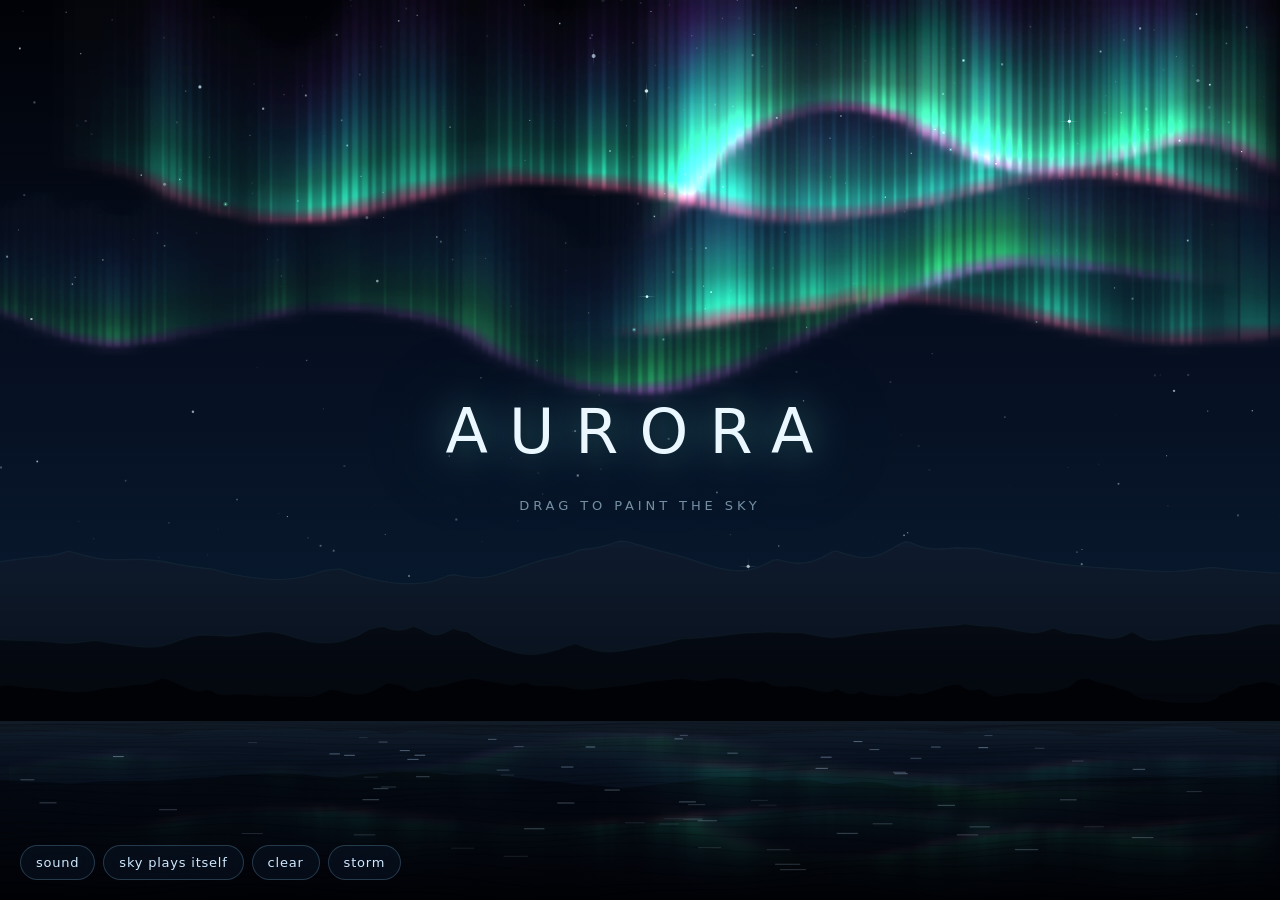
==== aurora/index.html @ acf60cfd "feat: add AI Playground gallery and first two explorations - add gallery page with project cards, ac" ====
<!doctype html>
<html lang="en">
<head>
<meta charset="utf-8">
<meta name="viewport" content="width=device-width, initial-scale=1">
<title>Aurora Instrument</title>
<style>
  :root { color-scheme: dark; }
  * { box-sizing: border-box; }
  html, body { margin: 0; height: 100%; overflow: hidden; background: #03040a; }
  body { font: 400 13px/1.5 ui-sans-serif, system-ui, -apple-system, "Segoe UI", sans-serif; }
  /* dvh, because iOS Safari's 100vh is the toolbar-collapsed height: the canvas would be
     taller than the visible area, stretching the scene and pushing the hud off screen. */
  canvas { display: block; width: 100vw; height: 100vh; touch-action: none; cursor: crosshair; }
  @supports (height: 100dvh) { canvas { height: 100dvh; } }

  .hud {
    position: fixed; z-index: 5;
    left: max(20px, env(safe-area-inset-left));
    bottom: max(20px, env(safe-area-inset-bottom));
    right: max(20px, env(safe-area-inset-right));
    display: flex; gap: 8px; align-items: center; flex-wrap: wrap;
    transition: opacity .8s ease;
  }
  /* Dim enough to recede, not so dim you have to hunt for it. */
  .hud.dim { opacity: .34; }
  button {
    font: inherit; letter-spacing: .06em; text-transform: lowercase;
    color: #cfe9ff; background: rgba(10, 22, 40, .5);
    border: 1px solid rgba(150, 220, 255, .22); border-radius: 999px;
    padding: 7px 15px; cursor: pointer;
    backdrop-filter: blur(10px); -webkit-backdrop-filter: blur(10px);
    transition: background .2s, border-color .2s, color .2s, transform .1s;
  }
  button:hover { background: rgba(30, 70, 110, .6); border-color: rgba(180, 240, 255, .5); color: #fff; }
  button:active { transform: translateY(1px); }
  button[aria-pressed="false"] { color: rgba(180, 210, 235, .45); border-color: rgba(120, 170, 200, .12); }

  /* A finger needs a bigger target than a cursor does. */
  @media (hover: none) {
    button { padding: 12px 18px; }
  }

  .title {
    position: fixed; inset: 0; z-index: 4; display: grid; place-content: center;
    text-align: center; pointer-events: none;
    transition: opacity 1.6s ease 1s;
  }
  .title h1 {
    margin: 0; font-weight: 200; font-size: clamp(28px, 6vw, 62px);
    letter-spacing: .34em; text-transform: uppercase;
    color: #eaf7ff; text-shadow: 0 0 42px rgba(120, 255, 220, .5), 0 0 100px rgba(90, 160, 255, .35);
  }
  .title p {
    margin: 1.4em 0 0; font-size: 13px; letter-spacing: .3em; text-transform: uppercase;
    color: rgba(190, 225, 245, .6);
  }
  .title.gone { opacity: 0; }
</style>
<!-- icons -->
<link rel="icon" href="../favicon.ico?v=5527d947" sizes="32x32">
<link rel="icon" href="../favicon.svg?v=9356d9ef" type="image/svg+xml">
<link rel="apple-touch-icon" href="../apple-touch-icon.png?v=b6b447d3">
<link rel="manifest" href="../site.webmanifest?v=02307423">
<!-- /icons -->
</head>
<body>
<canvas id="sky"></canvas>

<div class="title" id="title">
  <h1>Aurora</h1>
  <p>drag to paint the sky</p>
</div>

<div class="hud" id="hud">
  <button id="btn-sound" aria-pressed="true">sound</button>
  <button id="btn-auto" aria-pressed="true">sky plays itself</button>
  <button id="btn-clear">clear</button>
  <button id="btn-storm">storm</button>
</div>

<script>
(() => {
'use strict';

/* ---------------------------------------------------------------- utilities */

const TAU = Math.PI * 2;
const clamp = (v, a, b) => v < a ? a : v > b ? b : v;
const lerp = (a, b, t) => a + (b - a) * t;
const smooth = t => t * t * (3 - 2 * t);
const rand = (a, b) => a + Math.random() * (b - a);
const pick = arr => arr[(Math.random() * arr.length) | 0];

/** Deterministic value noise, smooth in 1D. Cheap enough to call per column per frame. */
function makeNoise(seed) {
  const size = 512;
  const table = new Float32Array(size);
  let s = seed >>> 0;
  for (let i = 0; i < size; i++) {
    s = (s * 1664525 + 1013904223) >>> 0;
    table[i] = s / 4294967296;
  }
  const at = i => table[((i % size) + size) % size];
  const base = x => {
    const i = Math.floor(x);
    return lerp(at(i), at(i + 1), smooth(x - i));
  };
  return (x, octaves = 3) => {
    let sum = 0, amp = 1, norm = 0, f = 1;
    for (let o = 0; o < octaves; o++) {
      sum += base(x * f + o * 37.7) * amp;
      norm += amp;
      amp *= 0.5;
      f *= 2.13;
    }
    return sum / norm;
  };
}

const noise = makeNoise(20260728);
const ridgeNoise = makeNoise(777);

/* -------------------------------------------------------------------- sound */

/** Pentatonic chime voice + slow pad, through a generated reverb and a shimmer delay. */
const Sound = (() => {
  const SCALE = [];
  for (let oct = -1; oct <= 2; oct++) {
    for (const f of [277.18, 329.63, 369.99, 415.30, 493.88]) SCALE.push(f * Math.pow(2, oct));
  }
  SCALE.sort((a, b) => a - b);

  let ac = null, master, dry, verbIn, padGain, padTarget = 0, ready = false;
  let enabled = true;

  // The pad's oscillators run for the life of the context, so gain alone never releases
  // the audio device and the tab keeps claiming audio over silence.
  //
  // Deciding when to suspend on a timer means guessing the worst-case tail: note
  // envelope, plus a 3.4s reverb, plus delay feedback. Guessing generously is what made
  // the indicator linger. An analyser on the master bus measures what is actually
  // leaving it, so the device goes back as soon as the output is inaudible, and never
  // mid-tail. QUIET_PEAK is about -56 dBFS.
  const MASTER_GAIN = 0.9;
  const QUIET_PEAK = 0.0015;
  const QUIET_HOLD = 0.6;
  // A chime is audibly over inside a second, so waiting longer than this to drop the
  // drone just leaves the tab's indicator lit over nothing.
  const IDLE_AFTER = 3;

  let lastNoteAt = -1e9, analyser = null, scope = null, quietSince = null, lastPeak = 0;
  let unlocked = false;

  /** The one way the device is woken. The quiet clock has to restart with it: currentTime
   *  freezes while suspended, so a carried-over quietSince still reads as "quiet for
   *  longer than QUIET_HOLD" and the first silent frame after resume suspends again. */
  function wake() {
    if (!ready) return;
    quietSince = null;
    if (ac.state === 'suspended') ac.resume().catch(() => {});
  }

  function impulseResponse(seconds) {
    const rate = ac.sampleRate;
    const len = (rate * seconds) | 0;
    const buf = ac.createBuffer(2, len, rate);
    // Decay by repeated multiplication rather than a Math.pow per sample. Same curve to
    // within a hair, a fraction of the cost, and this is a quarter of a million samples of
    // main-thread work standing between a gesture and the first chime.
    const k = Math.pow(1e-3, 1 / len);
    for (let ch = 0; ch < 2; ch++) {
      const data = buf.getChannelData(ch);
      let env = 1;
      for (let i = 0; i < len; i++) {
        data[i] = (Math.random() * 2 - 1) * env;
        env *= k;
      }
    }
    return buf;
  }

  function boot() {
    if (ready) return;
    const AC = window.AudioContext || window.webkitAudioContext;
    if (!AC) { enabled = false; return; }
    ac = new AC();
    ready = true;

    master = ac.createGain();
    master.gain.value = MASTER_GAIN;
    master.connect(ac.destination);

    // Post-gain, so muting reads as silence here too.
    analyser = ac.createAnalyser();
    analyser.fftSize = 256;
    scope = new Float32Array(analyser.fftSize);
    master.connect(analyser);

    const verb = ac.createConvolver();
    verb.buffer = impulseResponse(2.6);
    const verbWet = ac.createGain();
    verbWet.gain.value = 0.85;
    verbIn = ac.createGain();
    verbIn.connect(verb); verb.connect(verbWet); verbWet.connect(master);

    const delay = ac.createDelay(1);
    delay.delayTime.value = 0.29;
    const fb = ac.createGain(); fb.gain.value = 0.36;
    const wet = ac.createGain(); wet.gain.value = 0.3;
    const tone = ac.createBiquadFilter();
    tone.type = 'lowpass'; tone.frequency.value = 2600;
    delay.connect(fb); fb.connect(tone); tone.connect(delay);
    delay.connect(wet); wet.connect(master);

    dry = ac.createGain();
    dry.gain.value = 0.55;
    dry.connect(master);
    dry.connect(delay);
    dry.connect(verbIn);

    // Ambient pad: a hollow fifth that swells with how much aurora is on screen.
    padGain = ac.createGain();
    padGain.gain.value = 0;
    const padFilter = ac.createBiquadFilter();
    padFilter.type = 'lowpass';
    padFilter.frequency.value = 620;
    padGain.connect(padFilter);
    padFilter.connect(master);
    padFilter.connect(verbIn);
    for (const [f, g, det] of [[69.3, 0.5, 0], [103.8, 0.32, 4], [138.6, 0.2, -6], [207.7, 0.1, 3]]) {
      const o = ac.createOscillator();
      o.type = 'sine';
      o.frequency.value = f;
      o.detune.value = det;
      const vg = ac.createGain();
      vg.gain.value = g;
      // Slow amplitude drift so the pad never sits perfectly still.
      const lfo = ac.createOscillator();
      lfo.frequency.value = 0.03 + Math.random() * 0.05;
      const lfoAmt = ac.createGain();
      lfoAmt.gain.value = g * 0.45;
      lfo.connect(lfoAmt); lfoAmt.connect(vg.gain);
      o.connect(vg); vg.connect(padGain);
      o.start(); lfo.start();
    }
  }

  return {
    get enabled() { return enabled; },
    get state() { return ready ? ac.state : 'none'; },
    get level() { return ready && ac.state === 'running' ? lastPeak : 0; },
    toggle() {
      enabled = !enabled;
      if (enabled) boot();
      if (ready) {
        // Fast enough that mute feels immediate, slow enough not to click.
        master.gain.setTargetAtTime(enabled ? MASTER_GAIN : 0, ac.currentTime, enabled ? 0.15 : 0.06);
        // Muting needs no special case: the analyser sees the ramp reach silence.
        if (enabled) wake();
      }
      return enabled;
    },
    /** Builds the graph ahead of any interaction. A context created without a gesture stays
     *  suspended and opens no device, so this costs nothing but takes the impulse response
     *  and the convolver's setup off the critical path: constructed inside the gesture
     *  instead, they sit between the swipe and its first chime. */
    prepare() { boot(); },
    /** Called from a real input handler. Until then the sky plays silently: a browser keeps
     *  the context suspended without a gesture, and a suspended context has a frozen
     *  currentTime, so every note the self-playing sky schedules meanwhile lands at the same
     *  instant and fires together the moment the device comes back. */
    unlock() {
      unlocked = true;
      boot();
      wake();
    },
    /** height01: 0 at the horizon, 1 at the top of the sky. */
    note(height01, velocity = 1) {
      // Before a gesture, dropping the note is the point: a device that cannot run has a
      // frozen clock, so everything scheduled against it lands at one instant and fires
      // together later. After a gesture a resume is done or in flight, currentTime is
      // about to advance, and scheduling is safe. Waiting for state to reach 'running'
      // instead loses every note of a short first drag.
      if (!enabled || !unlocked) return;
      boot();
      if (!ready) return;
      wake();

      const idx = clamp(Math.round(height01 * (SCALE.length - 1)), 0, SCALE.length - 1);
      const freq = SCALE[idx];
      const t = ac.currentTime + 0.005;
      const dur = lerp(2.6, 5.2, 1 - height01);
      lastNoteAt = ac.currentTime;
      quietSince = null;

      const g = ac.createGain();
      g.gain.setValueAtTime(0, t);
      g.gain.linearRampToValueAtTime(0.16 * velocity, t + 0.03);
      g.gain.exponentialRampToValueAtTime(0.0001, t + dur);
      g.connect(dry);

      // Two detuned triangles for body, a quiet sine partial for the glassy top.
      let last = null;
      for (const [type, mult, gain, det] of [['triangle', 1, 1, -5], ['triangle', 1, 0.7, 6], ['sine', 2.99, 0.16, 0]]) {
        const o = ac.createOscillator();
        o.type = type;
        o.frequency.value = freq * mult;
        o.detune.value = det;
        const vg = ac.createGain();
        vg.gain.value = gain;
        o.connect(vg); vg.connect(g);
        o.start(t);
        o.stop(t + dur + 0.1);
        last = o;
      }
      // Notes fire up to ten a second while drawing, so each voice unhooks itself from
      // the graph once it has finished rather than relying on the engine to reclaim it.
      last.onended = () => g.disconnect();
    },
    /** Called every frame, which makes it the natural place to poll the output level.
     *  expectMore says more sound is on its way, so an idle sky keeps its drone while
     *  the sky is playing itself and drops it once nobody is playing. */
    setPad(amount, expectMore) {
      padTarget = clamp(amount, 0, 1);
      if (!ready) return;

      const idle = !expectMore && ac.currentTime - lastNoteAt > IDLE_AFTER;
      const target = enabled && !idle ? padTarget * 0.05 : 0;
      // Faster release than swell, so going quiet does not itself take several seconds.
      padGain.gain.setTargetAtTime(target, ac.currentTime, target > 0 ? 1.5 : 0.35);

      if (ac.state !== 'running') {
        if (target > 0 && unlocked) wake();
        return;
      }

      analyser.getFloatTimeDomainData(scope);
      let peak = 0;
      for (let i = 0; i < scope.length; i++) {
        const v = Math.abs(scope[i]);
        if (v > peak) peak = v;
      }
      lastPeak = peak;
      if (peak > QUIET_PEAK) {
        quietSince = null;
      } else if (quietSince === null) {
        quietSince = ac.currentTime;
      } else if (ac.currentTime - quietSince > QUIET_HOLD) {
        ac.suspend();
      }
    }
  };
})();

/* -------------------------------------------------------------------- stage */

const canvas = document.getElementById('sky');
// Every frame repaints the whole canvas with opaque fills and nothing clears it, so the
// compositor can skip blending a full-screen alpha layer.
const ctx = canvas.getContext('2d', { alpha: false });

// The aurora renders into its own buffer at aurScale of CSS size: cheaper, and the upscale
// gives it a natural softness. See AUR_MAX below for why the scale is not a fixed ratio.
const aur = document.createElement('canvas');
const actx = aur.getContext('2d');

// A much coarser copy of the aurora, upscaled back as the bloom and reused by the lake.
// Downsampling and resampling is the cheap blur.
const glow = document.createElement('canvas');
const gctx = glow.getContext('2d');

// The aurora buffer is upscaled and diffuse either way, so its width is capped rather than
// tied to the window: curtain fill rate is the frame's dominant cost, and at a fixed
// fraction of the window it grows with window size. Half of CSS width below 1920, capped
// there above it.
const AUR_MAX = 960;

let W = 0, H = 0, dpr = 1, horizon = 0, aurScale = 0.5, glowScale = 0.25;
let stars = [], ridges = [], skyGradient = null, waterGradient = null;
let ridgeBake = null, reflBake = null;

function resize() {
  W = window.innerWidth;
  H = window.innerHeight;
  dpr = Math.min(window.devicePixelRatio || 1, 2);
  canvas.width = Math.round(W * dpr);
  canvas.height = Math.round(H * dpr);
  ctx.setTransform(dpr, 0, 0, dpr, 0, 0);

  aurScale = Math.min(0.5, AUR_MAX / W);
  // A quarter of the aurora buffer: the halo's softness is this upscale, so it has to be
  // coarse enough to blur on its own now that the glow is no longer stretched.
  glowScale = aurScale * 0.25;
  aur.width = Math.max(2, Math.round(W * aurScale));
  aur.height = Math.max(2, Math.round(H * aurScale));
  glow.width = Math.max(2, Math.round(W * glowScale));
  glow.height = Math.max(2, Math.round(H * glowScale));

  horizon = Math.round(H * 0.80);

  skyGradient = ctx.createLinearGradient(0, 0, 0, horizon);
  skyGradient.addColorStop(0, '#010207');
  skyGradient.addColorStop(0.45, '#050e1f');
  skyGradient.addColorStop(0.82, '#08182c');
  skyGradient.addColorStop(1, '#0c2135');

  waterGradient = ctx.createLinearGradient(0, horizon, 0, H);
  waterGradient.addColorStop(0, 'rgba(5, 14, 28, 0.22)');
  waterGradient.addColorStop(0.3, 'rgba(3, 9, 20, 0.52)');
  waterGradient.addColorStop(0.7, 'rgba(2, 5, 12, 0.80)');
  waterGradient.addColorStop(1, 'rgba(0, 1, 4, 0.94)');

  buildStars();
  buildRidges();
  bakeRidges();
}

function makeStar() {
  const bright = Math.random() < 0.05;
  return {
    x: Math.random(),
    y: Math.pow(Math.random(), 1.4),
    r: bright ? rand(1.2, 2.1) : rand(0.35, 1.05),
    base: bright ? rand(0.75, 1) : rand(0.2, 0.7),
    phase: Math.random() * TAU,
    speed: rand(0.4, 2.2),
    bright,
    hue: pick([205, 200, 45, 220, 190])
  };
}

/** Stars are stored normalized, so a resize only changes how many there are. Rebuilding
 *  the array instead would reshuffle the whole sky on every frame of a window drag, while
 *  the ridges right below are deliberately seeded to stay put. */
function buildStars() {
  const count = clamp(Math.round(W * H / 3400), 160, 700);
  while (stars.length > count) stars.pop();
  while (stars.length < count) stars.push(makeStar());
}

/** Ridged multifractal noise, seeded, so the mountains stay the same mountains across resizes.
 *  Folding the noise around its midpoint is what turns smooth dunes into peaks. */
function buildRidges() {
  ridges = [];
  // Every crest sits above the waterline; the fill stops there, not at the page bottom.
  // Distant layers are lighter: cheap atmospheric perspective.
  const layers = [
    { top: 0.700, amp: 0.105, fill: '#101e33', glow: 0.40, seed: 3.1, freq: 3.2 },
    { top: 0.755, amp: 0.072, fill: '#070f1c', glow: 0.22, seed: 8.7, freq: 5.1 },
    { top: 0.792, amp: 0.044, fill: '#02040c', glow: 0.10, seed: 15.3, freq: 8.4 }
  ];
  const ridged = x => 1 - Math.abs(2 * ridgeNoise(x, 1) - 1);
  for (const l of layers) {
    const pts = [];
    const steps = 260;
    for (let i = 0; i <= steps; i++) {
      const t = i / steps;
      const n = ridged(l.seed + t * l.freq) * 0.6
              + ridged(l.seed * 2 + t * l.freq * 2.7) * 0.27
              + ridged(l.seed * 3 + t * l.freq * 6.3) * 0.13;
      pts.push({ x: t * W, y: H * l.top - n * H * l.amp });
    }
    ridges.push({ pts, fill: l.fill, glow: l.glow });
  }
}

/* ------------------------------------------------------------------ ribbons */

const PALETTES = [
  { hem: [330, 100, 68], core: [148, 100, 62], mid: [168, 95, 55], top: [258, 90, 60] },
  { hem: [300, 100, 70], core: [135, 100, 60], mid: [190, 95, 58], top: [230, 90, 62] },
  { hem: [345, 100, 70], core: [160, 100, 58], mid: [200, 95, 60], top: [270, 88, 58] },
  { hem: [ 22, 100, 66], core: [ 92, 100, 58], mid: [155, 95, 55], top: [225, 90, 60] }
];

const hsla = ([h, s, l], a) => `hsla(${h}, ${s}%, ${l}%, ${a})`;

// A curtain's tallest possible column, as a multiple of its nominal height: the top of the
// noise range times the peak of the breath cycle. The compositor reserves its band from
// these rather than from a copied-out number, which drifts when either is retuned.
const HEIGHT_MAX = 1.2;
const BREATH_MAX = 1.1;
const RISE_MAX = 10;

/** One pre-rendered vertical curtain stripe, stretched per column at draw time. */
function makeStripe(pal, energy) {
  const c = document.createElement('canvas');
  c.width = 16; c.height = 512;
  const g = c.getContext('2d');
  const grad = g.createLinearGradient(0, 512, 0, 0);
  // Alphas stay low because columns overlap additively; anything higher clips to white.
  grad.addColorStop(0.00, hsla(pal.hem, 0.00));
  grad.addColorStop(0.03, hsla(pal.hem, 0.48 * energy));
  grad.addColorStop(0.09, hsla(pal.core, 0.62 * energy));
  grad.addColorStop(0.22, hsla(pal.core, 0.36 * energy));
  grad.addColorStop(0.48, hsla(pal.mid, 0.18 * energy));
  grad.addColorStop(0.76, hsla(pal.top, 0.075 * energy));
  grad.addColorStop(1.00, hsla(pal.top, 0.00));
  g.fillStyle = grad;
  g.fillRect(0, 0, 16, 512);
  return c;
}

class Ribbon {
  /** points: normalized {x, y} in 0..1 so the ribbon survives a window resize. */
  constructor(points, opts = {}) {
    this.pal = opts.pal || pick(PALETTES);
    this.energy = -1;
    this.height = opts.height ?? 0.3;
    this.seed = Math.random() * 400;
    this.drift = rand(-5, 5);
    this.bob = rand(-3, 3);
    this.touched = performance.now() / 1000;
    this.created = this.touched;
    this.dying = false;
    this.fade = 1;
    this.opacity = 0;
    this.setSpine(points);
    this.setEnergy(opts.energy ?? 1);
  }

  /** Replaceable so a stroke in progress can keep extending the same curtain. */
  setSpine(points) {
    this.pts = points;
    this.touched = performance.now() / 1000;

    // Cumulative arc fraction per spine point, used to taper the ends so a curtain
    // dissolves into the sky instead of stopping at a hard vertical edge.
    this.frac = [0];
    let total = 0;
    for (let i = 1; i < points.length; i++) {
      // Measured in CSS pixels, so the end taper covers the same visible distance on a
      // wide window as a tall one instead of stretching with the aspect ratio.
      total += Math.hypot((points[i].x - points[i - 1].x) * W, (points[i].y - points[i - 1].y) * H);
      this.frac.push(total);
    }
    if (total > 0) for (let i = 0; i < this.frac.length; i++) this.frac[i] /= total;

    // Spine extremes, so the lake knows where the hem sits and the compositor knows
    // which band of the buffer actually holds anything.
    // Seeded from a real point, not from 0 and 1: constants would clamp the extremes
    // rather than report them, and auto curtains already run slightly above y = 0.
    this.maxY = points.reduce((m, p) => Math.max(m, p.y), points[0].y);
    this.minY = points.reduce((m, p) => Math.min(m, p.y), points[0].y);
  }

  /** The stripe sprite bakes in energy, so it is only rebuilt when energy really moves. */
  setEnergy(e) {
    if (Math.abs(e - this.energy) < 0.06) return;
    this.energy = e;
    this.stripe = makeStripe(this.pal, e);
  }

  step(dt) {
    this.opacity = this.dying
      ? Math.max(0, this.opacity - dt * 0.28 * this.fade)
      : Math.min(1, this.opacity + dt * 1.6);
  }

  get dead() { return this.dying && this.opacity <= 0.001; }

  /** Sparks are a response to a stroke landing, not a permanent fountain along its path.
   *  Emission decays once the spine stops changing, settling to a faint residual shimmer. */
  get emitScale() {
    const settled = performance.now() / 1000 - this.touched;
    return lerp(1, 0.08, smooth(clamp(settled / 5, 0, 1)));
  }

  draw(g, time, breath) {
    if (this.opacity < 0.01) return;
    const sx = aur.width, sy = aur.height;
    const hz = (horizon - HEM_CLEAR) * aurScale;
    // Spacing scales with the buffer, so the sky gets about the same number of striations
    // across it at any width. A fixed spacing is a fixed number of CSS pixels, which is a
    // far larger share of a phone screen than a desktop one and reads as chunky blocks.
    const step = Math.max(2.5, sx / 120);
    g.globalCompositeOperation = 'lighter';

    // Drift is measured from this curtain's own birth, not from page load, and it
    // saturates. Against absolute uptime a curtain slides off frame within a minute and
    // a late stroke lands off screen entirely.
    const slide = clamp(this.drift * (time - this.created) * 0.6, -70, 70);

    // Walk the spine in aurora-buffer pixels (aurScale of CSS, no dpr), one column per step.
    let acc = 0;
    for (let i = 1; i < this.pts.length; i++) {
      const a = this.pts[i - 1], b = this.pts[i];
      const ax = a.x * sx, ay = a.y * sy, bx = b.x * sx, by = b.y * sy;
      const seg = Math.hypot(bx - ax, by - ay);
      if (seg < 0.001) continue;
      for (let d = acc; d < seg; d += step) {
        const t = d / seg;
        const x = lerp(ax, bx, t);
        const y = Math.min(lerp(ay, by, t), hz);
        const u = this.seed + (i + t) * 0.9;

        const sway = (noise(u * 0.12 + time * 0.11, 2) - 0.5) * 26 + slide;
        const rise = (noise(u * 0.07 + time * 0.06, 2) - 0.5) * RISE_MAX + Math.sin(time * 0.13) * this.bob;
        const h = this.height * sy * lerp(0.45, HEIGHT_MAX, noise(u * 0.16 + time * 0.19, 3)) * breath;
        // Two ray frequencies: wide bands of brightness with fine striations inside them.
        const band = noise(u * 0.11 + time * 0.09, 2);
        const fine = noise(u * 0.62 + time * 0.7, 2);
        const ray = Math.pow(band * 0.55 + fine * 0.45, 2.1);
        const f = lerp(this.frac[i - 1], this.frac[i], t);
        const taper = smooth(clamp(Math.min(f, 1 - f) / 0.14, 0, 1));
        const alpha = clamp((0.07 + ray * 0.95) * this.opacity * taper, 0, 1);
        if (alpha < 0.012) continue;

        const w = step * lerp(1, 2, ray);
        g.globalAlpha = alpha;
        g.drawImage(this.stripe, x + sway - w / 2, y + rise - h, w, h);
      }
      acc = (acc - seg) % step;
      if (acc < 0) acc += step;
    }
    g.globalAlpha = 1;
  }

  /** A point near the curtain hem, used to spawn sparks. */
  sampleHem() {
    const i = 1 + ((Math.random() * (this.pts.length - 1)) | 0);
    const a = this.pts[i - 1], b = this.pts[i];
    const t = Math.random();
    return { x: lerp(a.x, b.x, t) * W, y: Math.min(lerp(a.y, b.y, t) * H, horizon - HEM_CLEAR) };
  }
}

const ribbons = [];
const MAX_RIBBONS = 6;

// Frame-time governor. Curtain fill rate is the dominant cost, so on a machine that
// cannot keep up, carrying fewer curtains is a better trade than a stuttering sky.
// Full quality until it actually stutters, and it climbs back when there is headroom.
let ribbonCap = MAX_RIBBONS;
let smoothMs = 16, governorCooldown = 1.5;

function governor(rawMs, dt) {
  smoothMs += (clamp(rawMs, 4, 200) - smoothMs) * 0.06;
  governorCooldown -= dt;
  if (governorCooldown > 0) return;
  if (smoothMs > 26 && ribbonCap > 3) { ribbonCap--; governorCooldown = 2; }
  else if (smoothMs < 20 && ribbonCap < MAX_RIBBONS) { ribbonCap++; governorCooldown = 3; }
  enforceCap();
}

/** Enforced every frame rather than only when a curtain is added, or a cap cut while the
 *  sky sits idle would never take effect. */
function enforceCap() {
  const budget = Math.max(1, ribbonCap - (live ? 1 : 0));

  // The budget governs curtains still alive. Retiring the oldest starts a fade rather than
  // removing it, and an ordinary eviction is allowed to fade at its own pace.
  const alive = ribbons.filter(r => !r.dying && r !== live);
  let over = alive.length - budget;
  for (const r of alive) {
    if (over-- <= 0) break;
    r.dying = true;
  }

  // A fading curtain still draws every column at full geometry, since lowering its alpha
  // does not lower its fill cost. So fades get hurried when they are genuinely piling up,
  // by an amount set from the excess. Treating every dying curtain as over budget instead
  // ratcheted each normal eviction to the maximum rate within about three frames, which
  // turned the 3.6s fade into a 0.9s snap.
  const drawn = ribbons.filter(r => r.opacity > 0.01);
  if (drawn.length > ribbonCap + 2) {
    const rush = clamp(1 + (drawn.length - ribbonCap) * 0.5, 1, 4);
    for (const r of drawn) if (r.dying) r.fade = Math.max(r.fade, rush);
  }
}

function addRibbon(r) {
  ribbons.push(r);
  enforceCap();
}

/* ------------------------------------------------------------------- sparks */

const sparks = [];

// Pre-baked glow sprites, one per hue bucket. Building a radial gradient per spark per
// frame was costing more than drawing them.
const SPARK_BUCKETS = 18;
const SPARK_R = 24;
const sparkSprites = [];
for (let i = 0; i < SPARK_BUCKETS; i++) {
  const c = document.createElement('canvas');
  c.width = c.height = SPARK_R * 2;
  const g = c.getContext('2d');
  const hue = (i + 0.5) * (360 / SPARK_BUCKETS);
  const grad = g.createRadialGradient(SPARK_R, SPARK_R, 0, SPARK_R, SPARK_R, SPARK_R);
  grad.addColorStop(0, `hsla(${hue}, 100%, 92%, 1)`);
  grad.addColorStop(0.3, `hsla(${hue}, 100%, 72%, 0.4)`);
  grad.addColorStop(1, `hsla(${hue}, 100%, 60%, 0)`);
  g.fillStyle = grad;
  g.fillRect(0, 0, SPARK_R * 2, SPARK_R * 2);
  sparkSprites.push(c);
}

// A cross flare for the brightest stars, likewise baked rather than rebuilt per frame.
const flare = document.createElement('canvas');
{
  const S = 64;
  flare.width = flare.height = S;
  const g = flare.getContext('2d');
  for (const [x, y, w, h] of [[0, S / 2 - 0.5, S, 1], [S / 2 - 0.5, 0, 1, S]]) {
    const grad = w > h
      ? g.createLinearGradient(0, 0, S, 0)
      : g.createLinearGradient(0, 0, 0, S);
    grad.addColorStop(0, 'rgba(255,255,255,0)');
    grad.addColorStop(0.5, 'rgba(255,255,255,1)');
    grad.addColorStop(1, 'rgba(255,255,255,0)');
    g.fillStyle = grad;
    g.fillRect(x, y, w, h);
  }
}

// dt is clamped, so on a stuttering frame sparks age slower than wall-clock: they live
// longer, pile up, and slow the frame further. The cap breaks that feedback loop.
const MAX_SPARKS = 260;

function spawnSpark(x, y, opts = {}) {
  if (sparks.length >= MAX_SPARKS) return;
  const hue = opts.hue ?? rand(120, 200);
  sparks.push({
    x, y,
    vx: opts.vx ?? rand(-14, 14),
    vy: opts.vy ?? rand(-34, -8),
    life: 1,
    decay: opts.decay ?? rand(0.16, 0.4),
    size: opts.size ?? rand(0.8, 2.4),
    sprite: sparkSprites[(((hue % 360) + 360) % 360) / 360 * SPARK_BUCKETS | 0],
    twinkle: Math.random() * TAU
  });
}

function burst(x, y, n = 26) {
  for (let i = 0; i < n; i++) {
    const a = Math.random() * TAU;
    const sp = rand(20, 150);
    spawnSpark(x, y, {
      vx: Math.cos(a) * sp,
      vy: Math.sin(a) * sp * 0.7 - 20,
      hue: rand(100, 320),
      size: rand(1, 3),
      decay: rand(0.5, 1.3)
    });
  }
}

/* ------------------------------------------------------- shooting stars      */

const meteors = [];
let nextMeteor = 3;
let burstLeft = 0, burstNext = 0;

// Meteors in a shower are grains from one debris stream on parallel paths. A radiant
// inside the visible sky fans the streaks through every angle, which reads as random
// rather than as one shower, so every meteor takes the same fixed direction: the limiting
// case of a radiant far outside the field of view. Top-left to bottom-right, and shallow
// enough to read as a streak across the sky rather than something falling.
const STREAM_DIR = 0.42;
const streamSpeed = rand(520, 820);

function spawnMeteor() {
  // Most meteors are faint and a few are bright, so magnitude is biased low. One value
  // drives length, thickness and brightness together, which reads as objects of
  // different sizes rather than one streak drawn at different scales.
  let mag = Math.pow(Math.random(), 1.8);
  if (Math.random() < 0.1) mag = rand(0.85, 1);

  const speed = streamSpeed * rand(0.7, 1.35);

  // Enter from the upper left with room to cross, rather than appearing next to the
  // corner they are already heading for.
  const x = rand(-0.3, 0.6) * W;
  const y = rand(-0.15, 0.45) * horizon;

  meteors.push({
    x, y,
    vx: Math.cos(STREAM_DIR) * speed,
    vy: Math.sin(STREAM_DIR) * speed,
    life: 1,
    mag,
    len: lerp(55, 235, mag) * rand(0.85, 1.15),
    width: lerp(0.9, 3.4, mag)
  });
}

/* ------------------------------------------------------------------ drawing */

function drawStars(time) {
  for (const s of stars) {
    const y = s.y * horizon;
    const tw = 0.55 + 0.45 * Math.sin(time * s.speed + s.phase);
    const a = clamp(s.base * tw, 0, 1);
    const x = s.x * W;
    ctx.globalAlpha = a;
    if (s.bright) {
      ctx.fillStyle = `hsl(${s.hue}, 70%, 92%)`;
      ctx.beginPath();
      ctx.arc(x, y, s.r, 0, TAU);
      ctx.fill();
      // A soft cross flare sells the brightest few as actual stars.
      const f = s.r * 7 * tw;
      ctx.globalAlpha = a * 0.5;
      ctx.drawImage(flare, x - f, y - f, f * 2, f * 2);
    } else {
      // A sub-pixel rect reads the same as a circle at this size and costs far less
      // than building and filling a path per star.
      ctx.fillStyle = '#e8f4ff';
      ctx.fillRect(x - s.r, y - s.r, s.r * 2, s.r * 2);
    }
  }
  ctx.globalAlpha = 1;
}

function drawLake(time, skyEmpty) {
  const depth = H - horizon;
  if (depth <= 0) return;

  // Reflected shoreline first, from the baked layer. Light on water sits on top of it,
  // so this has to go down before the aurora.
  drawLayer(reflBake);

  // The reflected aurora. A true mirror would throw the curtains below the frame, so
  // the whole sky is flipped and squashed into the lake depth: one continuous draw,
  // because sampling it in slices bands the gradient into visible stripes. Offset copies
  // stand in for the horizontal smear of light on moving water, and sourcing them from
  // the pre-blurred glow buffer keeps two of them enough.
  //
  // Skipped outright on an empty sky: these are two full-lake additive passes, and with
  // nothing in the buffer they compose transparent black at full cost.
  if (!skyEmpty) {
    ctx.save();
    ctx.globalCompositeOperation = 'lighter';
    // Only the sky down to the lowest curtain hem is reflected. Mapping the whole sky
    // height in leaves a dead gap below the shore, since the empty band above the
    // ridges lands exactly where the reflection should be brightest.
    const hem = ribbons.reduce((m, r) => Math.max(m, r.maxY * H), horizon * REFLECT_FLOOR);
    const srcH = glow.height * Math.min(hem + 30, horizon) / H;
    ctx.translate(0, horizon);
    ctx.scale(1, -1);
    ctx.globalAlpha = 0.34;
    for (const off of [-6, 6]) {
      ctx.drawImage(
        glow, 0, 0, glow.width, srcH,
        off + Math.sin(time * 0.5) * 3, -depth + off * 0.3, W, depth
      );
    }
    ctx.restore();
  }

  // Low mist sitting on the water, which is what separates shore from lake.
  const mist = ctx.createLinearGradient(0, horizon - 26, 0, horizon + 44);
  mist.addColorStop(0, 'rgba(150, 205, 230, 0)');
  mist.addColorStop(0.4, `rgba(150, 205, 230, ${0.10 + 0.03 * Math.sin(time * 0.4)})`);
  mist.addColorStop(1, 'rgba(150, 205, 230, 0)');
  ctx.fillStyle = mist;
  ctx.fillRect(0, horizon - 26, W, 70);

  // Sink the water: cool, dark, and hazier as it comes toward the near shore.
  ctx.fillStyle = waterGradient;
  ctx.fillRect(0, horizon, W, H - horizon);

  // Ripple troughs: shallow dark sine lines, closer together toward the far shore.
  ctx.globalCompositeOperation = 'source-over';
  ctx.strokeStyle = 'rgba(0, 2, 8, 0.5)';
  ctx.lineWidth = 1;
  for (let i = 0; i < 26; i++) {
    const k = Math.pow(i / 26, 1.7);
    const y = horizon + 4 + k * depth;
    const amp = 1.5 + k * 5;
    ctx.globalAlpha = 0.28 + k * 0.3;
    ctx.beginPath();
    for (let x = 0; x <= W; x += 32) {
      ctx.lineTo(x, y + Math.sin(x * 0.012 + time * 0.7 + i) * amp + Math.sin(x * 0.031 - time * 1.1) * amp * 0.4);
    }
    ctx.stroke();
  }

  // Specular glints on the surface.
  ctx.globalCompositeOperation = 'lighter';
  for (let i = 0; i < 70; i++) {
    const k = Math.pow(noise(i * 3.1, 2), 1.5);
    const y = horizon + k * depth;
    const x = (noise(i * 7.7 + time * 0.05, 2) * 1.2 - 0.1) * W;
    const a = 0.10 + 0.28 * Math.abs(Math.sin(time * 1.3 + i));
    ctx.globalAlpha = a * (1 - k * 0.6);
    ctx.fillStyle = '#cfeaff';
    ctx.fillRect(x, y, lerp(6, 30, k), 1);
  }
  ctx.globalAlpha = 1;
  ctx.globalCompositeOperation = 'source-over';
}

/** An offscreen layer covering CSS rows top..top+h, drawable in absolute page coords. */
function makeLayer(top, h) {
  const c = document.createElement('canvas');
  c.width = Math.max(1, Math.ceil(W * dpr));
  c.height = Math.max(1, Math.ceil(h * dpr));
  const g = c.getContext('2d');
  g.setTransform(dpr, 0, 0, dpr, 0, -top * dpr);
  return { canvas: c, ctx: g, top, h };
}

const REFLECT = 0.38;

// How far above the waterline a curtain's hem stops, in CSS pixels. Used by the draw loop
// in buffer pixels and by spark emission in CSS pixels, so it lives in one place: written
// out twice it silently drifts apart as aurScale changes.
const HEM_CLEAR = 12;

// Fraction of the sky the lake reflects when there are no curtains to measure against.
const REFLECT_FLOOR = 0.5;

/** The ridges never move, so they are drawn once per resize instead of once per frame. */
function bakeRidges() {
  const crest = ridges.reduce((m, r) => Math.min(m, r.pts.reduce((n, p) => Math.min(n, p.y), H)), H);
  ridgeBake = makeLayer(crest - 24, horizon + 2 - (crest - 24));
  reflBake = makeLayer(horizon, (horizon - crest) * REFLECT + 3);

  for (const r of ridges) {
    const g = ridgeBake.ctx;
    g.beginPath();
    g.moveTo(0, horizon + 1);
    for (const p of r.pts) g.lineTo(p.x, p.y);
    g.lineTo(W, horizon + 1);
    g.closePath();
    g.fillStyle = r.fill;
    g.fill();

    // Shade each slope toward its base so the ridges don't read as flat paper cutouts.
    const shade = g.createLinearGradient(0, H * 0.55, 0, horizon);
    shade.addColorStop(0, 'rgba(0, 0, 0, 0)');
    shade.addColorStop(1, 'rgba(0, 0, 0, 0.55)');
    g.fillStyle = shade;
    g.fill();

    // Rim light along the crest, as if the aurora were behind the ridge. Blurred,
    // because a crisp hairline is what makes layered ridges read as paper cutouts.
    g.save();
    g.globalCompositeOperation = 'lighter';
    // Kept faint: the rim does not know whether there is aurora behind that stretch of
    // ridge, and at full strength it reads as a contour line drawn around a dark hill.
    g.strokeStyle = `rgba(150, 255, 220, ${r.glow * 0.13})`;
    g.shadowColor = 'rgba(140, 255, 215, 0.5)';
    g.shadowBlur = 14;
    g.lineWidth = 1.3;
    g.beginPath();
    g.moveTo(r.pts[0].x, r.pts[0].y);
    for (const p of r.pts) g.lineTo(p.x, p.y);
    g.stroke();
    g.restore();

    // Reflected shoreline: the same ridge mirrored about the waterline, foreshortened.
    const w = reflBake.ctx;
    w.beginPath();
    w.moveTo(0, horizon);
    for (const p of r.pts) w.lineTo(p.x, horizon + (horizon - p.y) * REFLECT);
    w.lineTo(W, horizon);
    w.closePath();
    w.fillStyle = r.fill;
    w.globalAlpha = 0.65;
    w.fill();
    w.globalAlpha = 1;
  }
}

function drawLayer(layer) {
  ctx.drawImage(layer.canvas, 0, layer.top, W, layer.h);
}

function drawSparks(time) {
  ctx.save();
  ctx.globalCompositeOperation = 'lighter';
  for (const s of sparks) {
    const tw = 0.4 + 0.6 * Math.abs(Math.sin(time * 6 + s.twinkle));
    ctx.globalAlpha = clamp(s.life, 0, 1) * tw;
    const r = s.size * (0.5 + tw * 0.5) * 2.6;
    ctx.drawImage(s.sprite, s.x - r, s.y - r, r * 2, r * 2);
  }
  ctx.globalAlpha = 1;
  ctx.restore();
}

function drawMeteors() {
  ctx.save();
  ctx.globalCompositeOperation = 'lighter';
  for (const m of meteors) {
    const n = Math.hypot(m.vx, m.vy);
    const tx = m.x - m.vx / n * m.len, ty = m.y - m.vy / n * m.len;
    const a = m.life * (0.3 + 0.7 * m.mag);
    const g = ctx.createLinearGradient(m.x, m.y, tx, ty);
    g.addColorStop(0, `rgba(255,255,255,${0.95 * a})`);
    g.addColorStop(0.25, `rgba(180,235,255,${0.42 * a})`);
    g.addColorStop(1, 'rgba(140,200,255,0)');
    ctx.strokeStyle = g;
    ctx.lineWidth = m.width;
    ctx.beginPath();
    ctx.moveTo(m.x, m.y);
    ctx.lineTo(tx, ty);
    ctx.stroke();
  }
  ctx.restore();
}

/* ---------------------------------------------------------------- profiling */

// Per-section frame timings, idle until something calls startProfile().
const prof = { on: false, marks: {}, frames: 0, t: 0 };

function tick(name) {
  if (!prof.on) return;
  const n = performance.now();
  prof.marks[name] = (prof.marks[name] || 0) + (n - prof.t);
  prof.t = n;
}

/* --------------------------------------------------------------------- loop */

let last = performance.now() / 1000;
let breathPhase = 0;
let glowClean = false;

function frame(now) {
  const time = now / 1000;
  const raw = time - last;
  const dt = Math.min(0.05, raw);
  last = time;
  // A backgrounded tab or a long stall is not a slow frame. Feeding the real gap in
  // costs a curtain on every tab restore.
  if (raw < 0.25) governor(raw * 1000, dt);

  if (prof.on) { prof.frames++; prof.t = performance.now(); }

  breathPhase += dt * 0.22;
  const breath = 0.9 + 0.14 * Math.sin(breathPhase) + 0.06 * Math.sin(breathPhase * 2.7);

  // Aurora buffer.
  actx.setTransform(1, 0, 0, 1, 0, 0);
  actx.clearRect(0, 0, aur.width, aur.height);
  for (const r of ribbons) {
    r.step(dt);
    r.draw(actx, time, breath);
  }
  actx.globalCompositeOperation = 'source-over';

  // Blurred copy, used by both the bloom and the lake. An empty sky gets one final clear
  // and is then left alone, so it can neither hold a stale frame's curtains nor cost
  // anything to maintain while there is nothing to show.
  const skyEmpty = !ribbons.some(r => r.opacity >= 0.02);
  if (!skyEmpty || !glowClean) {
    gctx.setTransform(1, 0, 0, 1, 0, 0);
    gctx.clearRect(0, 0, glow.width, glow.height);
    gctx.drawImage(aur, 0, 0, glow.width, glow.height);
    glowClean = skyEmpty;
  }
  tick('curtains');

  // Sky.
  ctx.globalCompositeOperation = 'source-over';
  ctx.fillStyle = skyGradient;
  ctx.fillRect(0, 0, W, horizon);
  ctx.fillStyle = '#02040a';
  ctx.fillRect(0, horizon, W, H - horizon);
  tick('sky');

  drawStars(time);
  tick('stars');
  drawMeteors();
  tick('meteors');

  // Composite the aurora over only the band that holds curtains, then bloom it from the
  // quarter-res copy. Compositing the full viewport spends most of its fill rate on
  // empty sky and on lake rows that later get painted over.
  let bandTop = horizon, bandBot = 0;
  for (const r of ribbons) {
    if (r.opacity < 0.02) continue;
    bandTop = Math.min(bandTop, r.minY * H - r.height * H * HEIGHT_MAX * BREATH_MAX - RISE_MAX / aurScale - 20);
    bandBot = Math.max(bandBot, r.maxY * H + 30);
  }
  bandTop = clamp(bandTop, 0, horizon);
  bandBot = clamp(bandBot, 0, horizon);

  if (bandBot > bandTop) {
    const bh = bandBot - bandTop;
    ctx.globalCompositeOperation = 'lighter';
    ctx.drawImage(aur, 0, bandTop * aurScale, aur.width, bh * aurScale, 0, bandTop, W, bh);

    // The glow is drawn at 1:1 with the crisp pass, never scaled. Scaling displaces every
    // feature by the expansion, and the hem sits exactly on the band's bottom edge where
    // that displacement is largest: it appears as a second, blurrier curtain below the
    // real one. Spread comes from the buffer's low resolution, and the offsets are
    // horizontal only, so nothing can shift vertically into a doubled row.
    ctx.globalAlpha = 0.3;
    for (const ox of [0, -11, 11]) {
      ctx.drawImage(
        glow, 0, bandTop * glowScale, glow.width, bh * glowScale,
        ox, bandTop, W, bh
      );
    }
    ctx.globalAlpha = 1;
    ctx.globalCompositeOperation = 'source-over';
  }
  tick('bloom');

  // Sparks drift up out of the curtain hems.
  for (const r of ribbons) {
    if (r.dying || r.opacity < 0.5) continue;
    if (Math.random() < dt * 5 * r.energy * r.emitScale) {
      const p = r.sampleHem();
      spawnSpark(p.x + rand(-10, 10), p.y, {
        hue: r.pal.core[0] + rand(-25, 45),
        vy: rand(-46, -14),
        vx: rand(-10, 10),
        decay: rand(0.25, 0.6),
        size: rand(0.5, 1.4)
      });
    }
  }

  for (let i = sparks.length - 1; i >= 0; i--) {
    const s = sparks[i];
    s.x += s.vx * dt;
    s.y += s.vy * dt;
    s.vy += 8 * dt;
    s.vx *= 1 - dt * 0.6;
    s.life -= s.decay * dt;
    // Nothing below the waterline for a spark to be in front of.
    if (s.life <= 0 || s.y > horizon) sparks.splice(i, 1);
  }

  // Sparks are sky, so they go down before the landscape does. Drawn after it, they
  // sit on top of the mountains and the water and break the illusion.
  drawSparks(time);
  tick('sparks');

  drawLake(time, skyEmpty);
  tick('lake');
  drawLayer(ridgeBake);
  tick('ridges');

  for (let i = meteors.length - 1; i >= 0; i--) {
    const m = meteors[i];
    m.x += m.vx * dt;
    m.y += m.vy * dt;
    m.life -= dt * 0.55;
    // Brighter meteors shed more, and none of it below the ridge line.
    if (m.y < horizon * 0.9 && Math.random() < dt * 14 * m.mag) {
      spawnSpark(m.x, m.y, { hue: 200, vx: rand(-8, 8), vy: rand(-6, 12), decay: 1.6, size: rand(0.6, 1.2) });
    }
    if (m.life <= 0 || m.x < -400 || m.x > W + 400 || m.y > horizon || m.y < -400) meteors.splice(i, 1);
  }

  // Showers arrive in clumps as often as singly, spaced by their own timer rather than
  // a pile of one-shot timeouts.
  nextMeteor -= dt;
  if (nextMeteor <= 0) {
    spawnMeteor();
    if (Math.random() < 0.3) burstLeft = 1 + (Math.random() * 2 | 0);
    nextMeteor = rand(6, 18);
  }
  if (burstLeft > 0) {
    burstNext -= dt;
    if (burstNext <= 0) { spawnMeteor(); burstLeft--; burstNext = rand(0.15, 0.6); }
  }

  for (let i = ribbons.length - 1; i >= 0; i--) if (ribbons[i].dead) ribbons.splice(i, 1);

  Sound.setPad(clamp(ribbons.filter(r => !r.dying).length / 5, 0, 1), auto);

  autoTick(dt);
  requestAnimationFrame(frame);
}

/* ------------------------------------------------------------------- strokes */

// How far apart spine points sit, in CSS pixels. Everything the draw loop varies per spine
// point (sway, height, the ray bands) takes its wavelength from this.
//
// Deliberately between the two extremes. In normalized units the spacing works out at ~17px
// on a desktop but ~5px on a phone, compressing every one of those features nearly
// fourfold. A flat pixel value fixes that but leaves a phone curtain with barely a dozen
// spine points, so the shapes go coarse and the end tapers turn into hard edges. Scaling
// sub-linearly keeps a small screen a little tighter than a large one, which is about
// right, without crushing it.
const spineStep = () => clamp(W / 90, 9, 18);

/** Even-spaced Catmull-Rom resample, so a jittery pointer path becomes a smooth spine. */
function smoothPath(raw) {
  if (raw.length < 2) return raw.slice();
  const p = raw.slice();
  p.unshift(p[0]);
  p.push(p[p.length - 1]);
  const dense = [];
  for (let i = 1; i < p.length - 2; i++) {
    const [p0, p1, p2, p3] = [p[i - 1], p[i], p[i + 1], p[i + 2]];
    const segs = 8;
    for (let s = 0; s < segs; s++) {
      const t = s / segs, t2 = t * t, t3 = t2 * t;
      dense.push({
        x: 0.5 * ((2 * p1.x) + (-p0.x + p2.x) * t + (2 * p0.x - 5 * p1.x + 4 * p2.x - p3.x) * t2 + (-p0.x + 3 * p1.x - 3 * p2.x + p3.x) * t3),
        y: 0.5 * ((2 * p1.y) + (-p0.y + p2.y) * t + (2 * p0.y - 5 * p1.y + 4 * p2.y - p3.y) * t2 + (-p0.y + 3 * p1.y - 3 * p2.y + p3.y) * t3)
      });
    }
  }
  dense.push(raw[raw.length - 1]);

  const out = [dense[0]];
  const step = spineStep();
  let acc = 0;
  for (let i = 1; i < dense.length; i++) {
    acc += Math.hypot((dense[i].x - dense[i - 1].x) * W, (dense[i].y - dense[i - 1].y) * H);
    if (acc >= step) { out.push(dense[i]); acc = 0; }
  }
  if (out.length < 2) out.push(dense[dense.length - 1]);
  return out;
}

let drawing = false, raw = [], travel = 0, lastNote = 0, peakSpeed = 0, lastPt = null;
let live = null;

const MAX_STROKE_PTS = 600;

function toNorm(e) {
  return { x: e.clientX / W, y: e.clientY / H };
}

/** Speed drives height and brightness, and it keeps rising as the stroke continues. */
function strokeShape() {
  return {
    energy: clamp(0.75 + peakSpeed * 0.35, 0.75, 1.5),
    height: clamp(0.2 + peakSpeed * 0.09, 0.2, 0.46)
  };
}

function beginStroke(e) {
  drawing = true;
  raw = [toNorm(e)];
  lastPt = { x: e.clientX, y: e.clientY, t: performance.now() };
  travel = 0;
  peakSpeed = 0;
  live = null;
  hideTitle();
  chime(e.clientY, 0.85);
  burst(e.clientX, e.clientY, 10);
}

function extendStroke(e) {
  const now = performance.now();
  const p = { x: e.clientX, y: e.clientY };
  const d = Math.hypot(p.x - lastPt.x, p.y - lastPt.y);
  const speed = d / Math.max(8, now - lastPt.t);
  peakSpeed = Math.max(peakSpeed, speed);
  lastPt = { ...p, t: now };

  // Thinning the raw path keeps the per-move spine rebuild cheap and costs no fidelity,
  // since the spine gets smoothed anyway.
  const n = toNorm(e);
  const prev = raw[raw.length - 1];
  const moved = Math.hypot((n.x - prev.x) * W, (n.y - prev.y) * H) > 3;
  if (moved) raw.push(n);

  travel += d;
  for (let i = 0; i < 2; i++) {
    spawnSpark(p.x + rand(-6, 6), p.y + rand(-6, 6), {
      hue: rand(120, 210), decay: rand(0.8, 1.8), size: rand(0.5, 1.3), vy: rand(-30, 0)
    });
  }
  if (travel > 78 && now - lastNote > 95) {
    travel = 0;
    lastNote = now;
    chime(p.y, 0.55);
  }

  // A marathon scribble becomes a chain of curtains instead of one unbounded spine,
  // which would otherwise make every rebuild slower than the last.
  if (raw.length >= MAX_STROKE_PTS) {
    live = null;
    raw = raw.slice(-2);
  }

  // clear() retires every curtain including this one; chain a fresh one rather than
  // spending the rest of the drag writing to something nobody draws.
  if (live && live.dying) { live = null; raw = raw.slice(-2); }

  // The curtain appears under the cursor and grows with the stroke, rather than only
  // materialising on release. Gated on a new point, so a high-poll-rate pointer cannot
  // force a spine rebuild several times per frame.
  if (!moved || raw.length < 3) return;
  const shape = strokeShape();
  if (!live) {
    live = new Ribbon(smoothPath(raw), shape);
    addRibbon(live);
  } else {
    live.setSpine(smoothPath(raw));
    live.setEnergy(shape.energy);
    live.height = shape.height;
  }
}

function endStroke() {
  activeId = null;
  if (!drawing) return;
  drawing = false;
  live = null;
  raw = [];
}

function chime(clientY, vel) {
  const h = clamp(1 - clientY / horizon, 0, 1);
  Sound.note(h, vel);
}

// One pointer owns the stroke. Without this a second finger restarts it mid-drag and
// both pointers then feed the same spine, which zigzags between them.
let activeId = null;

canvas.addEventListener('pointerdown', e => {
  if (activeId !== null) return;
  activeId = e.pointerId;
  canvas.setPointerCapture(e.pointerId);
  beginStroke(e);
});
canvas.addEventListener('pointermove', e => {
  if (e.pointerId !== activeId || !drawing) return;
  // A release that happened without an event reaching us still ends the stroke: the
  // alternative is a stroke that never ends and keeps extending on every later move.
  if (e.buttons === 0) endStroke();
  else extendStroke(e);
});
for (const ev of ['pointerup', 'pointercancel', 'pointerleave']) {
  canvas.addEventListener(ev, e => { if (e.pointerId === activeId) endStroke(); });
}

// The audio device is only ever opened from a real gesture. Capture phase, so this runs
// before the canvas handler on the same event: that handler fires the opening chime, and
// on the bubble phase it would still be locked and lose it.
for (const ev of ['pointerdown', 'keydown']) {
  window.addEventListener(ev, () => Sound.unlock(), { once: true, capture: true });
}

// Losing the window or the tab mid-drag fires no pointer event at all.
window.addEventListener('blur', endStroke);
document.addEventListener('visibilitychange', () => { if (document.hidden) endStroke(); });

/* --------------------------------------------------------------- self-playing */

let auto = true, nextAuto = 0.4;

/** A procedural stroke: a long arc with a couple of lazy bends. */
function autoRibbon(loud = false) {
  const y0 = rand(0.14, 0.52);
  const dir = Math.random() < 0.5 ? 1 : -1;
  const x0 = dir > 0 ? rand(-0.2, 0.35) : rand(0.65, 1.2);
  const span = rand(0.45, 1.25) * dir;
  const bend = rand(-0.14, 0.14);
  const wig = rand(0.02, 0.07);
  // The undulation gets a wavelength in pixels rather than a cycle count across the span,
  // so a narrow screen shows fewer, broader waves instead of the same waves crushed
  // together. Kept a little tighter on small screens, but nowhere near proportionally.
  const spanPx = Math.abs(span) * W;
  const wigFreq = clamp(spanPx / rand(340, 620), 1, 4);
  const phase = Math.random() * TAU;
  const pts = [];
  for (let i = 0; i <= 46; i++) {
    const t = i / 46;
    pts.push({
      x: x0 + span * t,
      y: y0 + bend * Math.sin(t * Math.PI) + wig * Math.sin(t * TAU * wigFreq + phase)
    });
  }
  // Through the same resampler as a hand-drawn stroke, so its spine is spaced in pixels
  // too rather than in 46 slices of however wide the window happens to be.
  addRibbon(new Ribbon(smoothPath(pts), {
    energy: loud ? rand(1.1, 1.5) : rand(0.6, 1.0),
    height: loud ? rand(0.26, 0.44) : rand(0.14, 0.3)
  }));

  // Sound the arc as an arpeggio rather than a chord.
  const notes = loud ? 7 : 4;
  for (let i = 0; i < notes; i++) {
    const t = (i + 0.5) / notes;
    const y = (y0 + bend * Math.sin(t * Math.PI)) * H;
    setTimeout(() => chime(y, loud ? 0.5 : 0.32), i * rand(170, 420));
  }
}

function autoTick(dt) {
  if (!auto) return;
  nextAuto -= dt;
  if (nextAuto <= 0) {
    autoRibbon();
    nextAuto = rand(5, 11);
  }
}

function storm() {
  hideTitle();
  for (let i = 0; i < 6; i++) setTimeout(() => autoRibbon(true), i * 320);
  for (let i = 0; i < 5; i++) {
    setTimeout(() => {
      spawnMeteor();
      burst(rand(0.15, 0.85) * W, rand(0.1, 0.5) * H, 40);
    }, i * 500 + 200);
  }
}

/* ----------------------------------------------------------------------- hud */

const titleEl = document.getElementById('title');
const hud = document.getElementById('hud');
let titleGone = false;

function hideTitle() {
  if (titleGone) return;
  titleGone = true;
  titleEl.classList.add('gone');
}
setTimeout(hideTitle, 7000);

const btnSound = document.getElementById('btn-sound');
const btnAuto = document.getElementById('btn-auto');

btnSound.addEventListener('click', () => {
  btnSound.setAttribute('aria-pressed', String(Sound.toggle()));
});
btnAuto.addEventListener('click', () => {
  auto = !auto;
  nextAuto = 0.5;
  btnAuto.setAttribute('aria-pressed', String(auto));
});
function clearSky() {
  for (const r of ribbons) r.dying = true;
}

document.getElementById('btn-clear').addEventListener('click', clearSky);
document.getElementById('btn-storm').addEventListener('click', storm);

// The hud is bright while you play and fades back once the pointer rests. Only a hovering
// pointer can signal rest, though: touch sends nothing at all between taps, so there the
// hud would dim and never come back.
//
// Decided from the events actually arriving rather than from a media query. Only a mouse
// or pen reports a move with no button held, and reading a query once at load also gets it
// wrong in a browser's responsive mode, where the emulation can change under us.
let hoverSeen = false;
let idleTimer;

function nudgeHud() {
  hud.classList.remove('dim');
  clearTimeout(idleTimer);
  if (!hoverSeen) return;
  idleTimer = setTimeout(() => hud.classList.add('dim'), 2600);
}

window.addEventListener('pointermove', e => {
  if (e.pointerType !== 'touch' && e.buttons === 0) hoverSeen = true;
  nudgeHud();
});
window.addEventListener('pointerdown', e => {
  // A touch anywhere revokes it: this is a touch session now, whatever moved before.
  if (e.pointerType === 'touch') hoverSeen = false;
  nudgeHud();
});
nudgeHud();

window.addEventListener('keydown', e => {
  // Never shadow a browser shortcut, and never swallow Space from a focused hud button,
  // whose activation these bindings would otherwise cancel.
  if (e.metaKey || e.ctrlKey || e.altKey) return;
  if (e.target instanceof Element && e.target.closest('button')) return;

  if (e.key === ' ') { e.preventDefault(); autoRibbon(true); hideTitle(); }
  else if (e.key.toLowerCase() === 'c') clearSky();
  else if (e.key.toLowerCase() === 'm') btnSound.click();
  else if (e.key.toLowerCase() === 's') storm();
});

// Resize rebuilds the stars and re-bakes the ridge layers, so coalesce the burst of
// events a window drag fires down to one rebuild per frame.
let resizePending = false;
window.addEventListener('resize', () => {
  if (resizePending) return;
  resizePending = true;
  requestAnimationFrame(() => { resizePending = false; resize(); });
});

/* ---------------------------------------------------------------------- init */

// Debug handle for automated testing, with access to the audio graph and frame timings.
window.__aurora = {
  Sound, ribbons, sparks, meteors, autoRibbon, storm, spawnMeteor, streamDir: STREAM_DIR,
  get horizon() { return horizon; },
  state: () => ({
    drawing, rawLen: raw.length, live: !!live,
    ribbons: ribbons.length, sparks: sparks.length, meteors: meteors.length, cap: ribbonCap
  }),
  startProfile() { prof.marks = {}; prof.frames = 0; prof.on = true; },
  readProfile() {
    prof.on = false;
    const out = { frames: prof.frames, nRibbons: ribbons.length, nSparks: sparks.length, cap: ribbonCap };
    let total = 0;
    for (const k in prof.marks) {
      out[k] = +(prof.marks[k] / prof.frames).toFixed(2);
      total += prof.marks[k];
    }
    out.total = +(total / prof.frames).toFixed(2);
    return out;
  }
};

resize();
// After first paint, so the graph is ready and warm before any swipe can ask for a note.
setTimeout(() => Sound.prepare(), 400);
// Seed the sky so there is already something breathing when the page opens.
for (let i = 0; i < 3; i++) setTimeout(() => autoRibbon(), i * 900);
requestAnimationFrame(frame);

})();
</script>
</body>
</html>
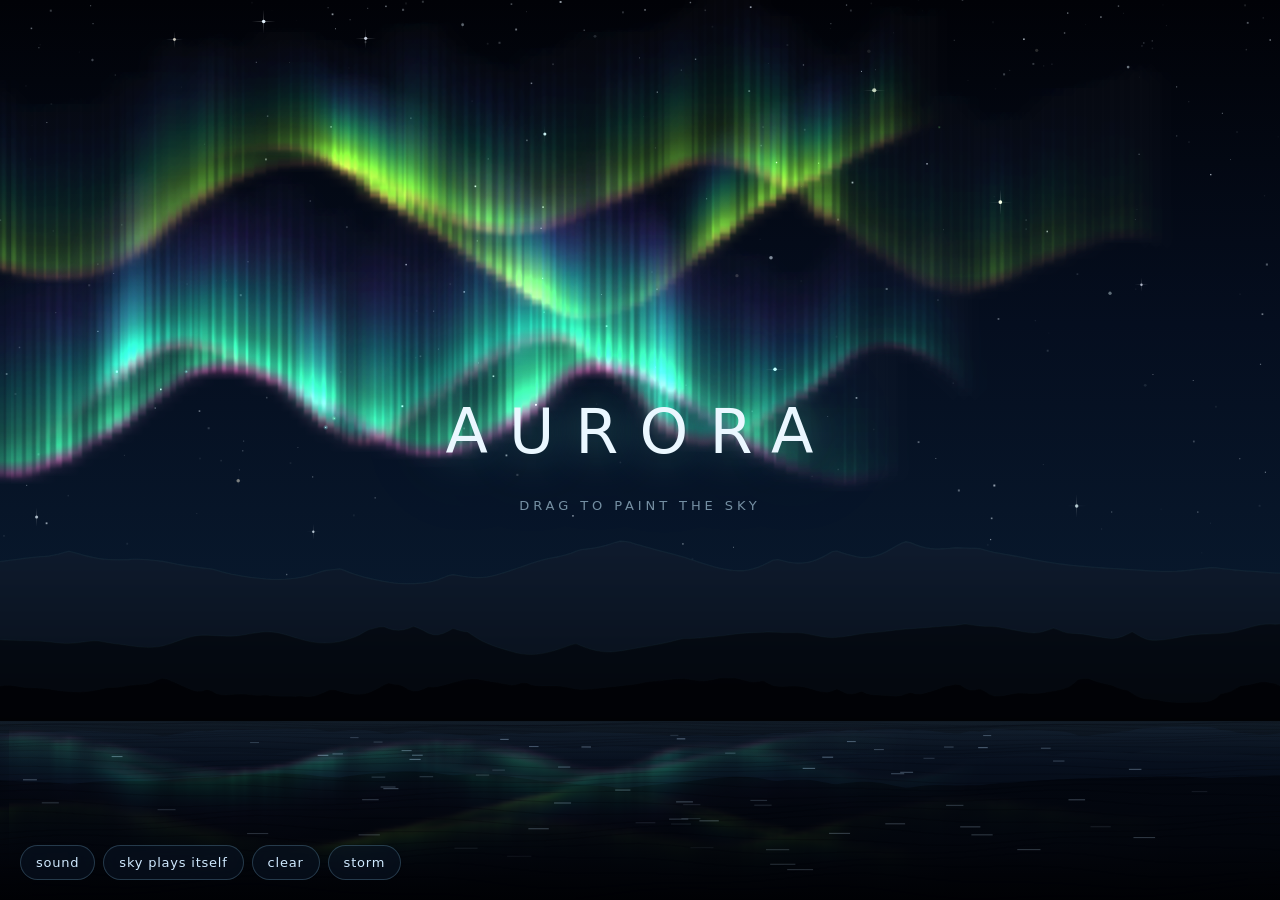
==== commit 3200525a: "fix: start Aurora sound reliably on touch screens - add a touch-only start button to the Aurora titl" ====
--- a/aurora/index.html
+++ b/aurora/index.html
@@ -56,6 +56,12 @@
     color: rgba(190, 225, 245, .6);
   }
   .title.gone { opacity: 0; }
+
+  /* Touch only: a touch counts as a gesture for audio only once it ends as a tap, so a
+     first swipe would otherwise play silently. A mouse press already counts. */
+  .title .start { display: none; justify-self: center; margin-top: 2.2em; pointer-events: auto; }
+  @media (hover: none) { .title .start { display: block; } }
+  .title.started .start { display: none; }
 </style>
 <!-- icons -->
 <link rel="icon" href="../favicon.ico?v=5527d947" sizes="32x32">
@@ -70,6 +76,7 @@
 <div class="title" id="title">
   <h1>Aurora</h1>
   <p>drag to paint the sky</p>
+  <button class="start" id="btn-start">start</button>
 </div>
 
 <div class="hud" id="hud">
@@ -248,6 +255,7 @@
 
   return {
     get enabled() { return enabled; },
+    get unlocked() { return unlocked; },
     get state() { return ready ? ac.state : 'none'; },
     get level() { return ready && ac.state === 'running' ? lastPeak : 0; },
     toggle() {
@@ -266,7 +274,7 @@
      *  and the convolver's setup off the critical path: constructed inside the gesture
      *  instead, they sit between the swipe and its first chime. */
     prepare() { boot(); },
-    /** Called from a real input handler. Until then the sky plays silently: a browser keeps
+    /** Called from an input handler the browser counts as a gesture. Until then the sky plays silently: a browser keeps
      *  the context suspended without a gesture, and a suspended context has a frozen
      *  currentTime, so every note the self-playing sky schedules meanwhile lands at the same
      *  instant and fires together the moment the device comes back. */
@@ -1243,7 +1251,7 @@
   travel = 0;
   peakSpeed = 0;
   live = null;
-  hideTitle();
+  if (!touchFirst.matches || Sound.unlocked) hideTitle();
   chime(e.clientY, 0.85);
   burst(e.clientX, e.clientY, 10);
 }
@@ -1333,13 +1341,6 @@
 });
 for (const ev of ['pointerup', 'pointercancel', 'pointerleave']) {
   canvas.addEventListener(ev, e => { if (e.pointerId === activeId) endStroke(); });
-}
-
-// The audio device is only ever opened from a real gesture. Capture phase, so this runs
-// before the canvas handler on the same event: that handler fires the opening chime, and
-// on the bubble phase it would still be locked and lose it.
-for (const ev of ['pointerdown', 'keydown']) {
-  window.addEventListener(ev, () => Sound.unlock(), { once: true, capture: true });
 }
 
 // Losing the window or the tab mid-drag fires no pointer event at all.
@@ -1398,7 +1399,7 @@
 }
 
 function storm() {
-  hideTitle();
+  if (!touchFirst.matches) hideTitle();
   for (let i = 0; i < 6; i++) setTimeout(() => autoRibbon(true), i * 320);
   for (let i = 0; i < 5; i++) {
     setTimeout(() => {
@@ -1414,15 +1415,38 @@
 const hud = document.getElementById('hud');
 let titleGone = false;
 
+// The same query that shows the start button. Where it shows, the instruction stays up
+// until the first stroke with sound, because nothing else says that dragging plays.
+const touchFirst = matchMedia('(hover: none)');
+
 function hideTitle() {
   if (titleGone) return;
   titleGone = true;
   titleEl.classList.add('gone');
 }
-setTimeout(hideTitle, 7000);
+setTimeout(() => { if (!touchFirst.matches) hideTitle(); }, 7000);
 
 const btnSound = document.getElementById('btn-sound');
 const btnAuto = document.getElementById('btn-auto');
+const btnStart = document.getElementById('btn-start');
+
+// The audio device is only ever opened from an event the browser counts as a gesture. A
+// touch counts only once it ends as a tap, which arrives as a click. Unlocking on a touch
+// pointerdown instead schedules notes against a context that cannot start, and they all
+// fire at once on the first tap. Capture phase, so a mouse press unlocks before the canvas
+// handler fires the opening chime. Any tap unlocks, so the start button needs no handler.
+const UNLOCK_EVENTS = ['pointerdown', 'keydown', 'click'];
+
+function unlockFrom(e) {
+  // A scripted click is untrusted and never counts as a gesture.
+  if (!e.isTrusted || (e.type === 'pointerdown' && e.pointerType !== 'mouse')) return;
+  Sound.unlock();
+  for (const ev of UNLOCK_EVENTS) window.removeEventListener(ev, unlockFrom, true);
+  // The button is about to vanish, which would drop a screen reader's focus to the page.
+  if (document.activeElement === btnStart) btnSound.focus();
+  titleEl.classList.add('started');
+}
+for (const ev of UNLOCK_EVENTS) window.addEventListener(ev, unlockFrom, true);
 
 btnSound.addEventListener('click', () => {
   btnSound.setAttribute('aria-pressed', String(Sound.toggle()));
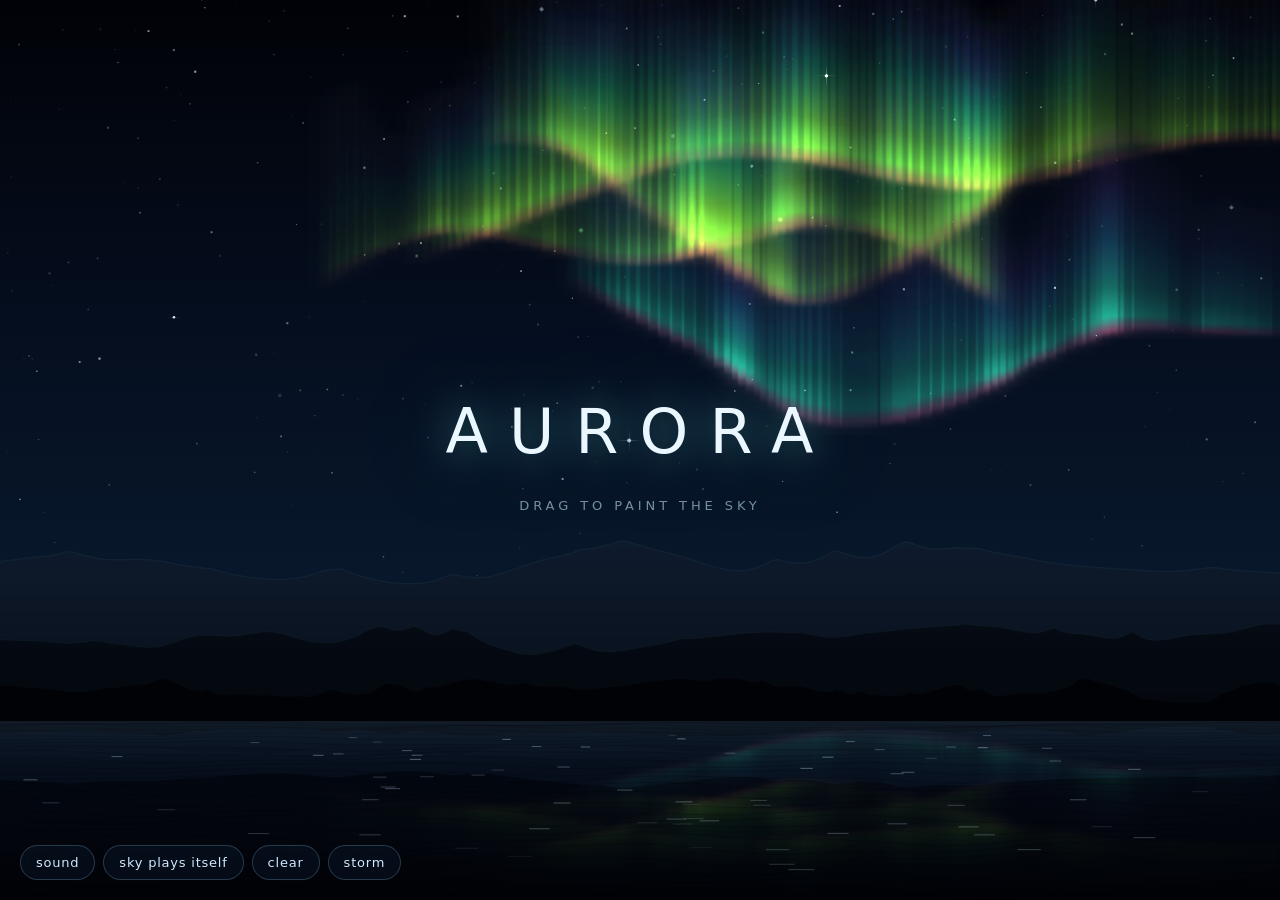
==== commit 282c4b03: "fix: declare Aurora sound as media playback - set the audio session type to playback where the brows" ====
--- a/aurora/index.html
+++ b/aurora/index.html
@@ -191,6 +191,10 @@
     if (ready) return;
     const AC = window.AudioContext || window.webkitAudioContext;
     if (!AC) { enabled = false; return; }
+    // Declares the sound as media playback, as a video's is, instead of the
+    // ambient audio that Web Audio alone defaults to. Playback pauses other
+    // apps' music rather than mixing with it.
+    if ('audioSession' in navigator) navigator.audioSession.type = 'playback';
     ac = new AC();
     ready = true;
 
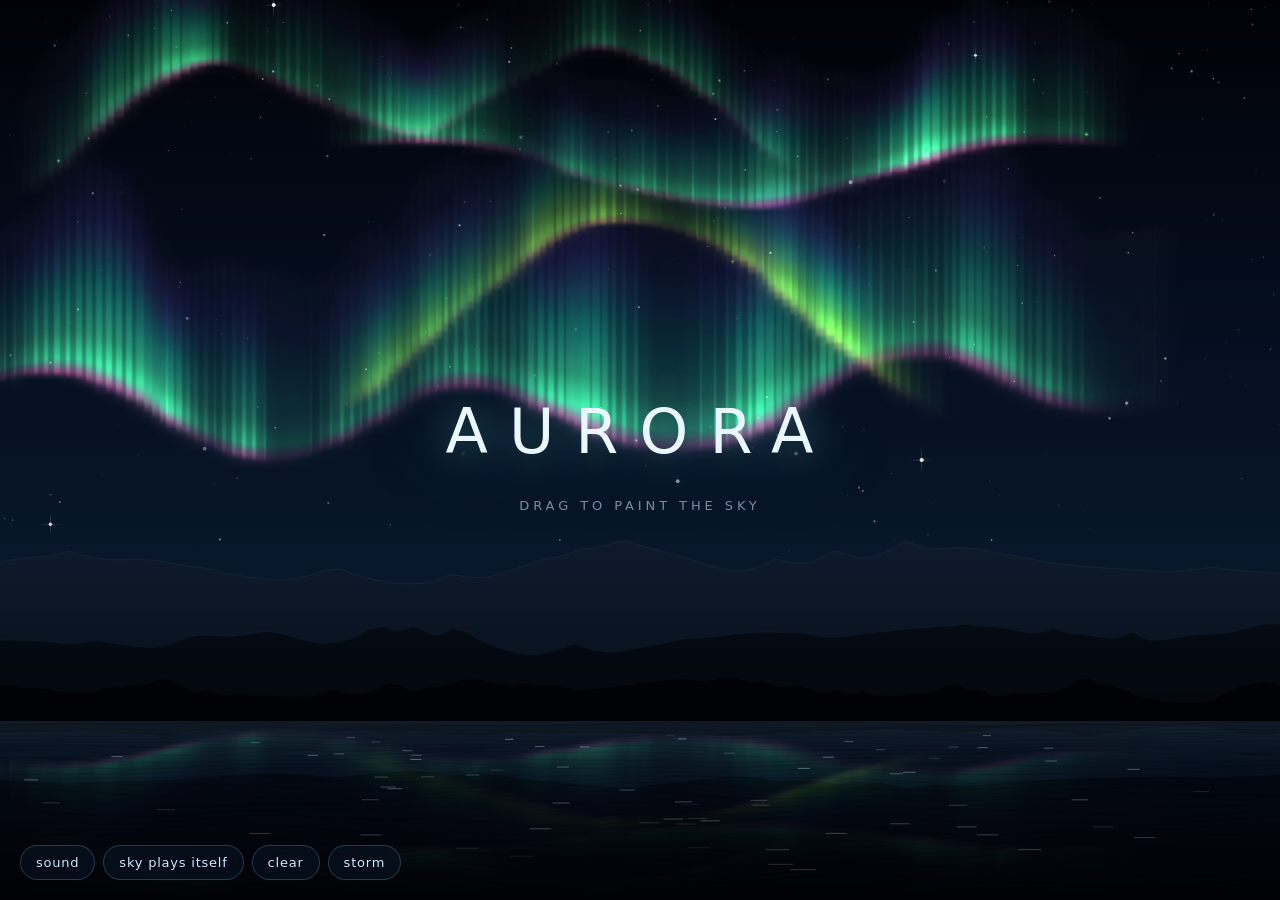
==== commit a0c51c02: "feat: redesign gallery intro with logo splash and paint splashes - set AI in the title on the logo s" ====
--- a/aurora/index.html
+++ b/aurora/index.html
@@ -64,10 +64,10 @@
   .title.started .start { display: none; }
 </style>
 <!-- icons -->
-<link rel="icon" href="../favicon.ico?v=5527d947" sizes="32x32">
-<link rel="icon" href="../favicon.svg?v=9356d9ef" type="image/svg+xml">
-<link rel="apple-touch-icon" href="../apple-touch-icon.png?v=b6b447d3">
-<link rel="manifest" href="../site.webmanifest?v=02307423">
+<link rel="icon" href="../favicon.ico?v=b1de437e" sizes="32x32">
+<link rel="icon" href="../favicon.svg?v=315bd3bc" type="image/svg+xml">
+<link rel="apple-touch-icon" href="../apple-touch-icon.png?v=be987201">
+<link rel="manifest" href="../site.webmanifest?v=672ef44b">
 <!-- /icons -->
 </head>
 <body>
@@ -192,8 +192,9 @@
     const AC = window.AudioContext || window.webkitAudioContext;
     if (!AC) { enabled = false; return; }
     // Declares the sound as media playback, as a video's is, instead of the
-    // ambient audio that Web Audio alone defaults to. Playback pauses other
-    // apps' music rather than mixing with it.
+    // ambient audio that Web Audio alone defaults to, which an iPhone in
+    // silent mode mutes. Playback pauses other apps' music rather than
+    // mixing with it.
     if ('audioSession' in navigator) navigator.audioSession.type = 'playback';
     ac = new AC();
     ready = true;
